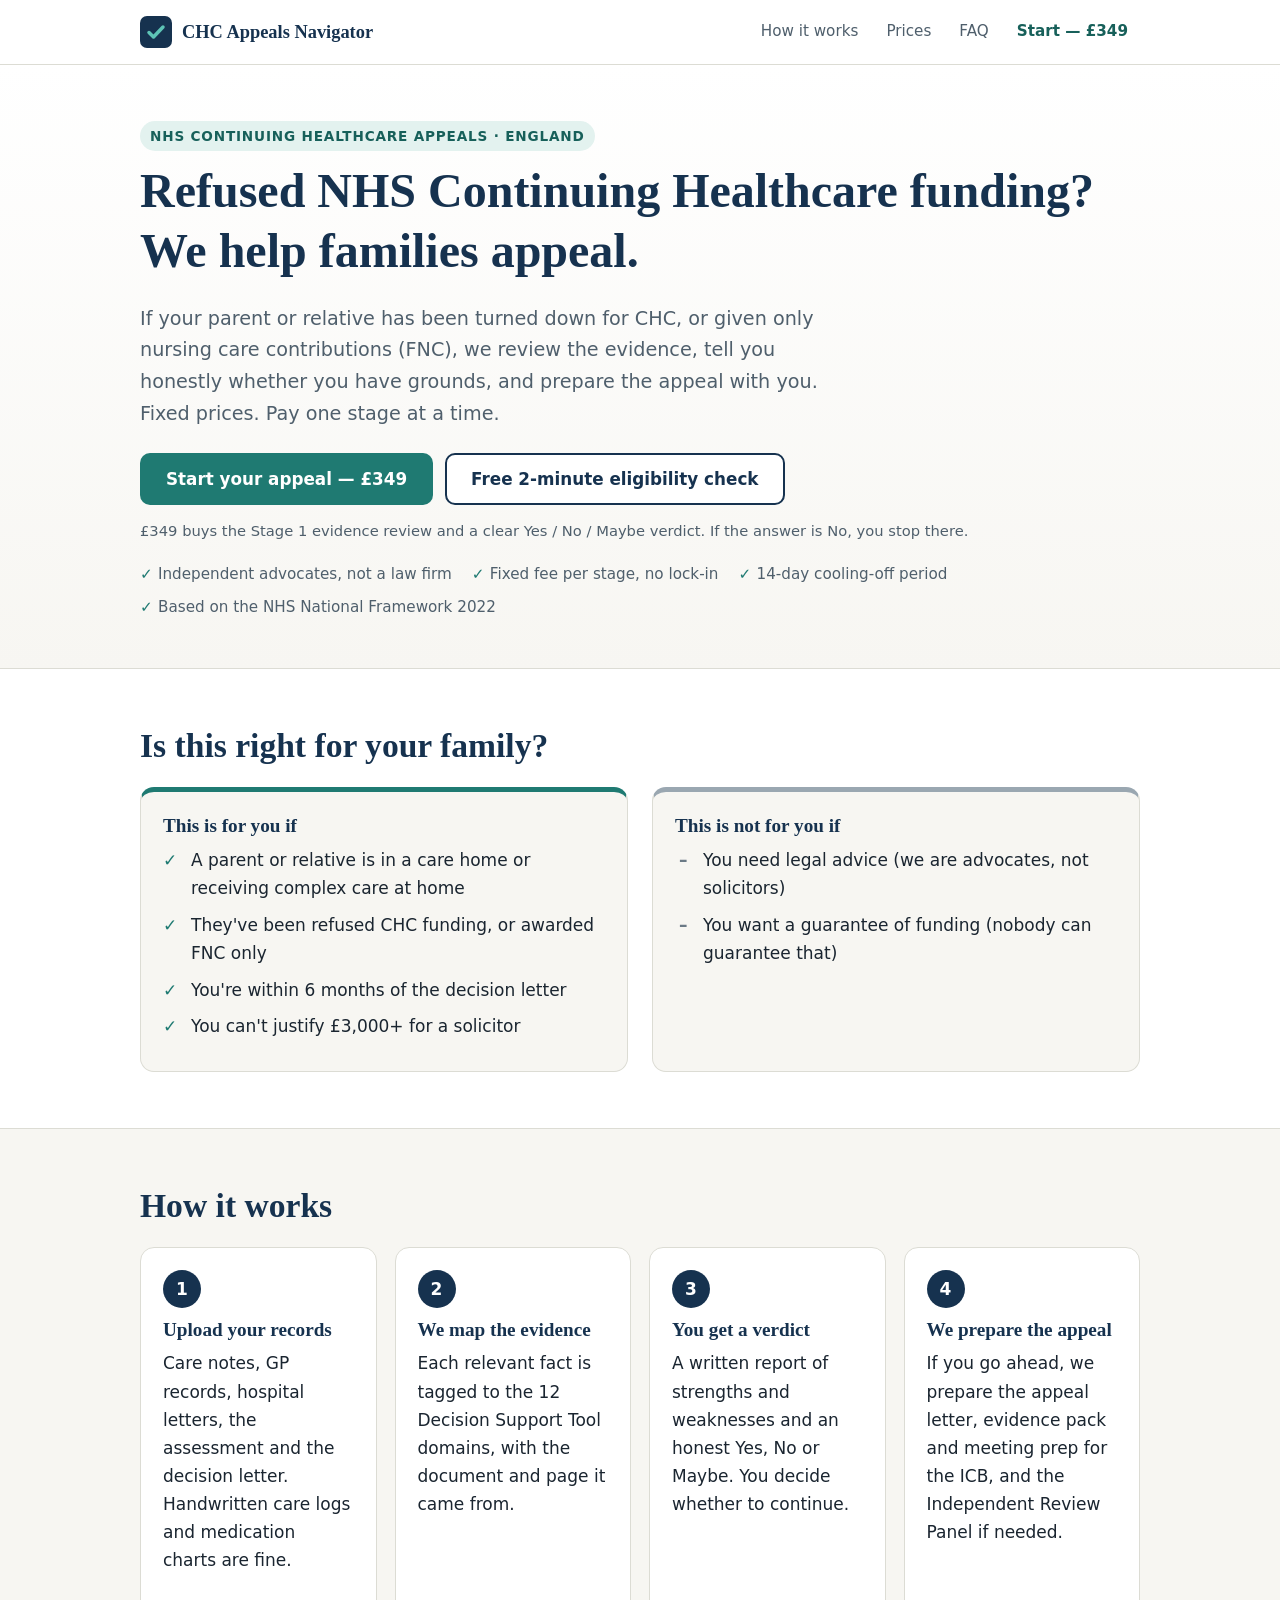
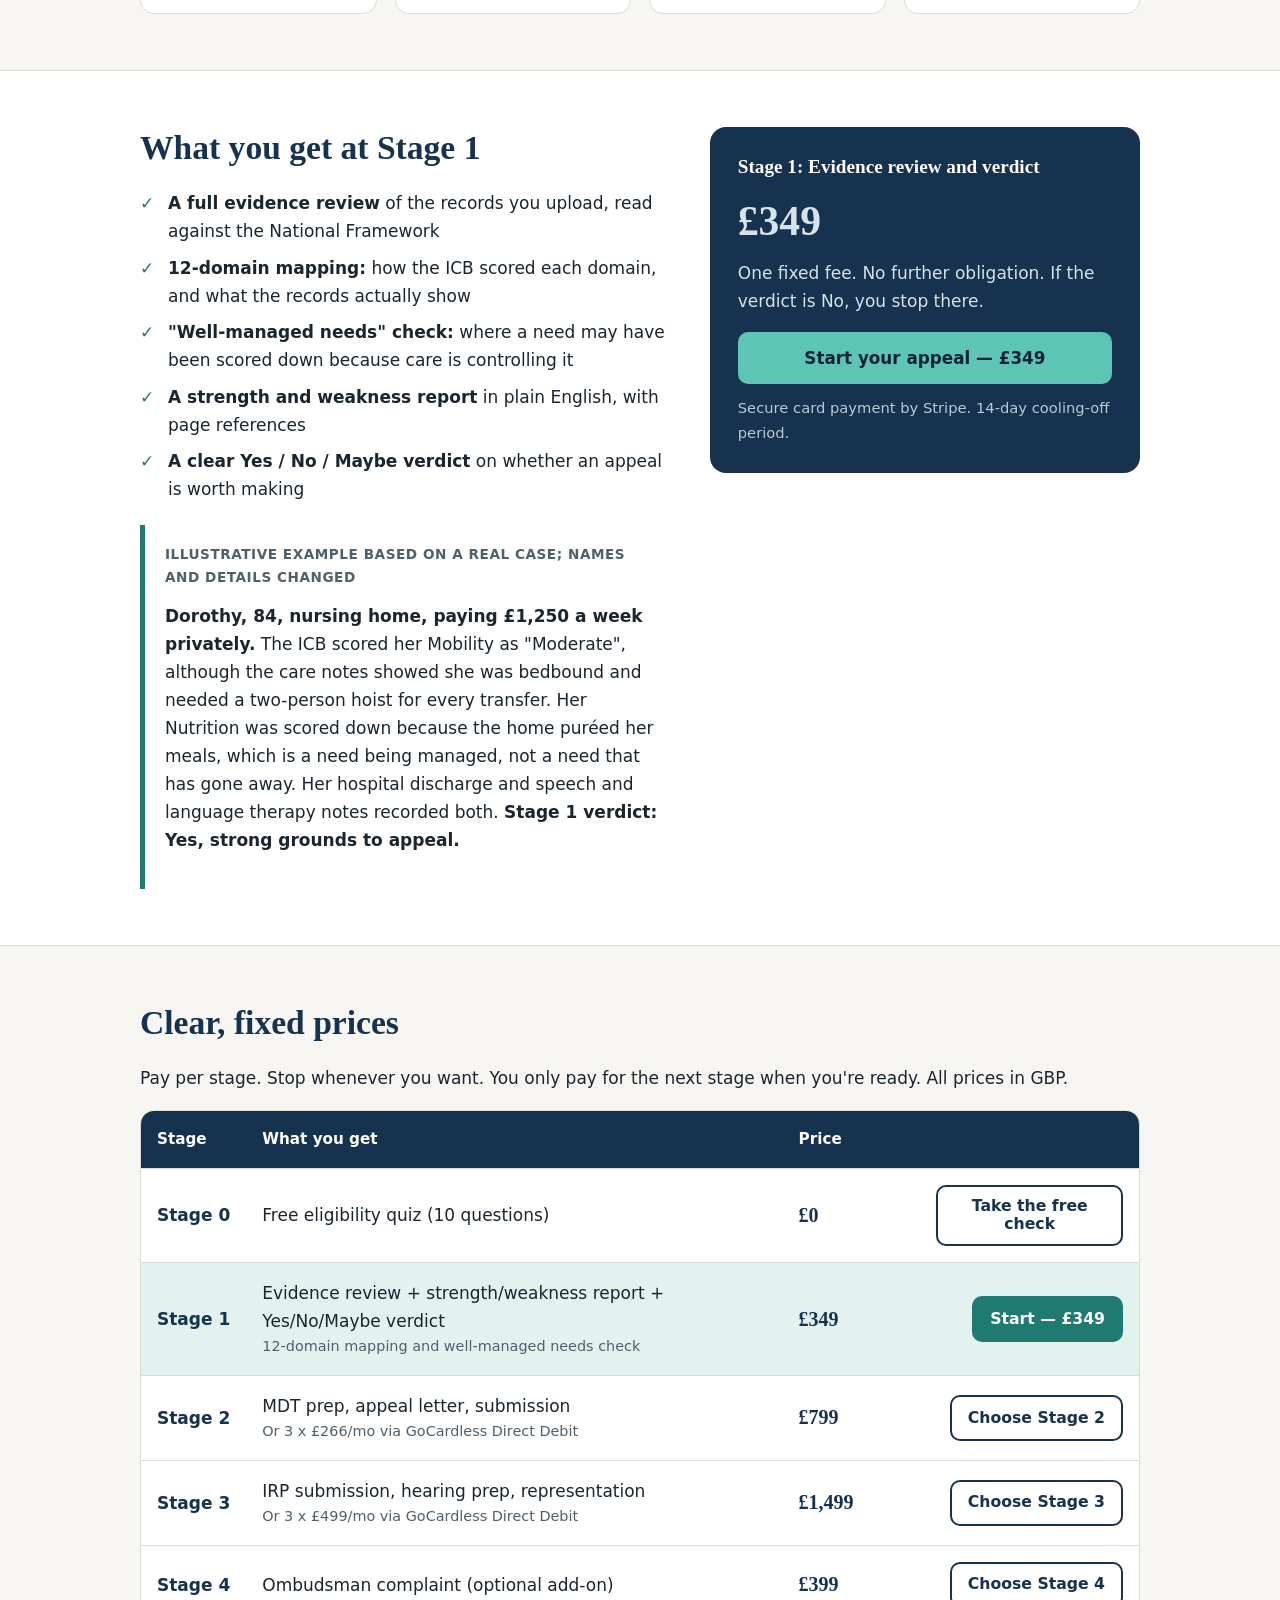
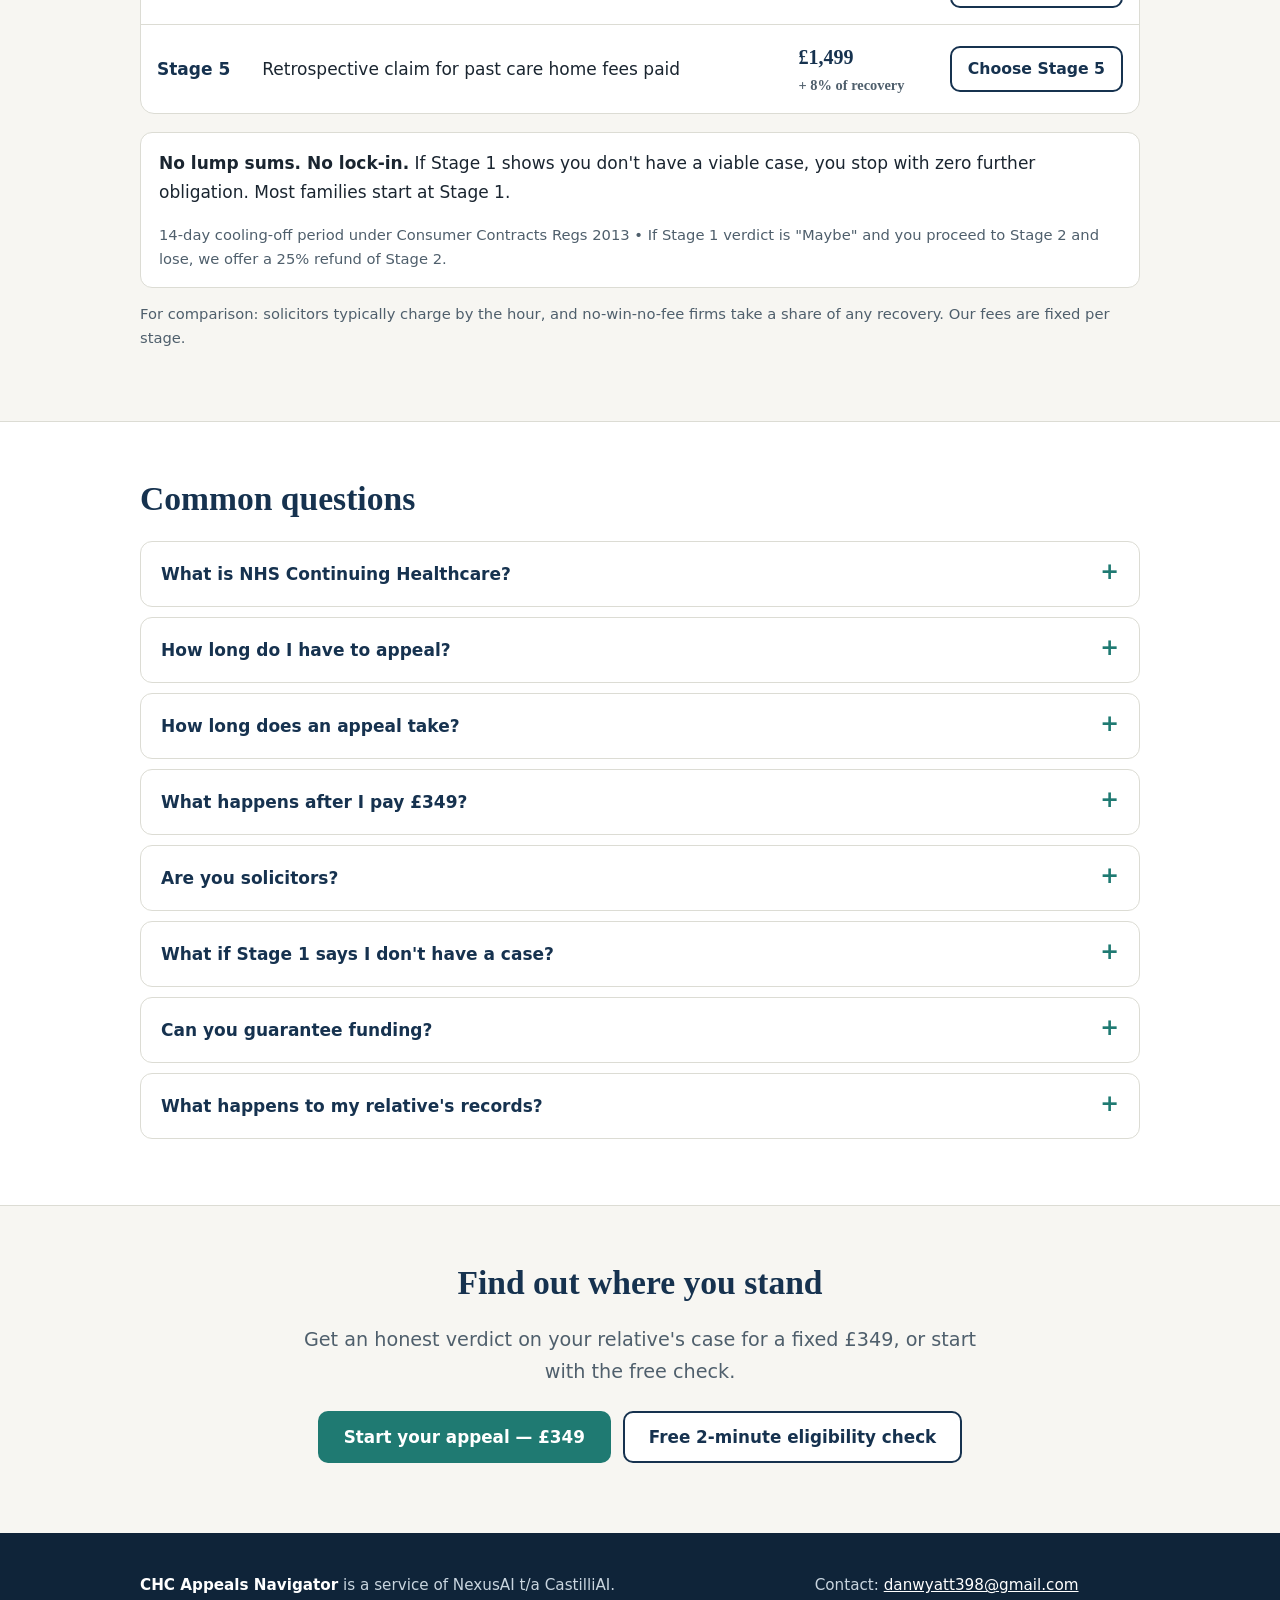
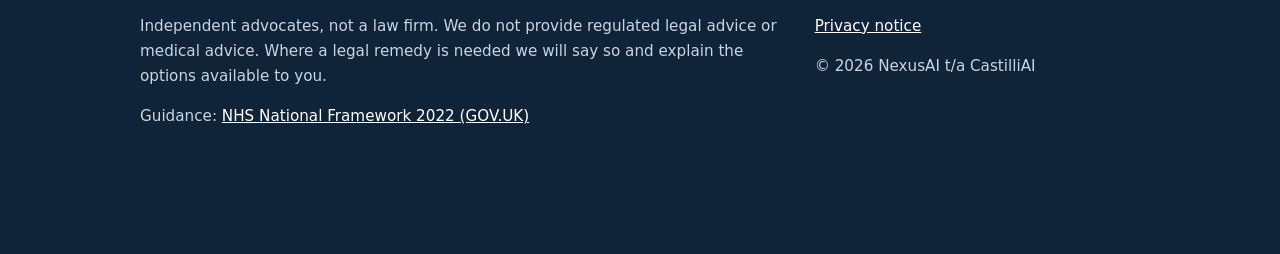
==== index.html @ 0c6d2d6c "CHC Appeals Navigator sales site for chc.castilliai.com" ====
<!doctype html>
<html lang="en-GB">
<head>
<meta charset="utf-8">
<meta name="viewport" content="width=device-width,initial-scale=1">
<title>CHC Appeals Navigator — Appeal an NHS Continuing Healthcare refusal</title>
<meta name="description" content="Refused NHS Continuing Healthcare funding? We help families appeal. Evidence review and a clear Yes/No/Maybe verdict for £349. Pay per stage, stop any time. Free 2-minute eligibility check.">
<link rel="canonical" href="https://chc.castilliai.com/">
<link rel="icon" href="/favicon.svg" type="image/svg+xml">
<link rel="apple-touch-icon" href="/apple-touch-icon.png">
<meta name="theme-color" content="#16324f">
<meta property="og:type" content="website">
<meta property="og:site_name" content="CHC Appeals Navigator">
<meta property="og:title" content="Refused NHS Continuing Healthcare funding? We help families appeal.">
<meta property="og:description" content="Evidence review and a clear Yes/No/Maybe verdict for £349. Pay per stage, stop any time. Free 2-minute eligibility check.">
<meta property="og:url" content="https://chc.castilliai.com/">
<meta property="og:image" content="https://chc.castilliai.com/og.png">
<meta property="og:image:width" content="1200">
<meta property="og:image:height" content="630">
<meta property="og:locale" content="en_GB">
<meta name="twitter:card" content="summary_large_image">
<meta name="twitter:title" content="Refused NHS Continuing Healthcare funding? We help families appeal.">
<meta name="twitter:description" content="Evidence review and a clear Yes/No/Maybe verdict for £349. Pay per stage, stop any time.">
<meta name="twitter:image" content="https://chc.castilliai.com/og.png">
<link rel="stylesheet" href="/styles.css">
<script type="application/ld+json">
{"@context":"https://schema.org","@type":"Service","name":"CHC Appeals Navigator","serviceType":"NHS Continuing Healthcare appeal preparation and advocacy","url":"https://chc.castilliai.com/","areaServed":{"@type":"Country","name":"United Kingdom"},"provider":{"@type":"Organization","name":"NexusAI t/a CastilliAI","email":"danwyatt398@gmail.com","url":"https://www.castilliai.com/"},"description":"Independent advocacy (not a law firm) helping families appeal NHS Continuing Healthcare funding decisions. Pay per stage.","offers":[
{"@type":"Offer","name":"Stage 0 — Free eligibility quiz","price":"0","priceCurrency":"GBP"},
{"@type":"Offer","name":"Stage 1 — Evidence review, strength/weakness report and Yes/No/Maybe verdict","price":"349","priceCurrency":"GBP","url":"https://buy.stripe.com/6oUeVe2Nia6Y5pDbPFa3u0b"},
{"@type":"Offer","name":"Stage 2 — MDT prep, appeal letter, submission","price":"799","priceCurrency":"GBP"},
{"@type":"Offer","name":"Stage 3 — IRP submission, hearing prep, representation","price":"1499","priceCurrency":"GBP"},
{"@type":"Offer","name":"Stage 4 — Ombudsman complaint (optional add-on)","price":"399","priceCurrency":"GBP"},
{"@type":"Offer","name":"Stage 5 — Retrospective claim for past care home fees paid (plus 8% of recovery)","price":"1499","priceCurrency":"GBP"}]}
</script>
<script type="application/ld+json">
{"@context":"https://schema.org","@type":"FAQPage","mainEntity":[
{"@type":"Question","name":"What is NHS Continuing Healthcare?","acceptedAnswer":{"@type":"Answer","text":"NHS Continuing Healthcare (CHC) is a package of ongoing care arranged and funded solely by the NHS for adults assessed as having a primary health need. If your relative qualifies, the NHS pays for their care, including care home fees. It is not means-tested."}},
{"@type":"Question","name":"How long do I have to appeal?","acceptedAnswer":{"@type":"Answer","text":"Under the National Framework, a request for a review of the eligibility decision should normally be made within 6 months of the date on the decision letter. Check the letter you received, because it explains the local process and deadline."}},
{"@type":"Question","name":"How long does an appeal take?","acceptedAnswer":{"@type":"Answer","text":"A Local Resolution appeal typically takes 3 to 6 months from submission until the ICB holds a meeting and issues a decision. If the case goes on to an Independent Review Panel run by NHS England, that usually adds 6 to 9 months."}},
{"@type":"Question","name":"What happens after I pay £349?","acceptedAnswer":{"@type":"Answer","text":"You set up your case and upload the records you have, such as care notes, GP records, hospital letters and the decision letter. We map the evidence against the 12 Decision Support Tool domains and send you a written report with a Yes, No or Maybe verdict. You then decide whether to go further."}},
{"@type":"Question","name":"Are you solicitors?","acceptedAnswer":{"@type":"Answer","text":"No. We are independent advocates, not a law firm, and we do not give legal or medical advice. Where you need a legal remedy, we will tell you and explain your options."}},
{"@type":"Question","name":"What if Stage 1 says I don't have a case?","acceptedAnswer":{"@type":"Answer","text":"You stop there with nothing more to pay. Because you pay per stage, you are never locked in. If the Stage 1 verdict is Maybe and you proceed to Stage 2 and lose, we offer a 25% refund of Stage 2."}},
{"@type":"Question","name":"Can you guarantee funding?","acceptedAnswer":{"@type":"Answer","text":"No. Nobody can guarantee a CHC decision. What we do is make sure the evidence is organised, mapped to the right domains and argued clearly, so the decision is made on the full picture."}},
{"@type":"Question","name":"What happens to my relative's records?","acceptedAnswer":{"@type":"Answer","text":"Health records are special category data under UK GDPR. We use them only to prepare your case, we never sell them, and you can ask us to delete them. See our privacy notice for details."}}]}
</script>
</head>
<body>
<a class="skip" href="#main">Skip to content</a>
<header class="top">
 <div class="wrap">
  <a class="brand" href="/"><img src="/favicon.svg" alt="" width="32" height="32">CHC Appeals Navigator</a>
  <nav class="main" aria-label="Main">
   <a href="#how">How it works</a><a href="#pricing">Prices</a><a href="#faq">FAQ</a>
   <a href="https://buy.stripe.com/6oUeVe2Nia6Y5pDbPFa3u0b" style="color:var(--teal-d);font-weight:700">Start — £349</a>
  </nav>
 </div>
</header>

<main id="main">
<section class="hero">
 <div class="wrap">
  <span class="eyebrow">NHS Continuing Healthcare appeals · England</span>
  <h1>Refused NHS Continuing Healthcare funding?<br>We help families appeal.</h1>
  <p class="lead">If your parent or relative has been turned down for CHC, or given only nursing care contributions (FNC), we review the evidence, tell you honestly whether you have grounds, and prepare the appeal with you. Fixed prices. Pay one stage at a time.</p>
  <div class="cta-row">
   <a class="btn btn-primary" href="https://buy.stripe.com/6oUeVe2Nia6Y5pDbPFa3u0b">Start your appeal — £349</a>
   <a class="btn btn-secondary" href="https://chc-appeals-navigator.ai.studio/eligibility">Free 2-minute eligibility check</a>
  </div>
  <p class="small">£349 buys the Stage 1 evidence review and a clear Yes / No / Maybe verdict. If the answer is No, you stop there.</p>
  <ul class="trust">
   <li>Independent advocates, not a law firm</li>
   <li>Fixed fee per stage, no lock-in</li>
   <li>14-day cooling-off period</li>
   <li>Based on the NHS National Framework 2022</li>
  </ul>
 </div>
</section>

<section class="alt" id="who">
 <div class="wrap">
  <h2>Is this right for your family?</h2>
  <div class="grid2">
   <div class="card yes">
    <h3>This is for you if</h3>
    <ul class="ticks">
     <li>A parent or relative is in a care home or receiving complex care at home</li>
     <li>They've been refused CHC funding, or awarded FNC only</li>
     <li>You're within 6 months of the decision letter</li>
     <li>You can't justify £3,000+ for a solicitor</li>
    </ul>
   </div>
   <div class="card no">
    <h3>This is not for you if</h3>
    <ul class="crosses">
     <li>You need legal advice (we are advocates, not solicitors)</li>
     <li>You want a guarantee of funding (nobody can guarantee that)</li>
    </ul>
   </div>
  </div>
 </div>
</section>

<section id="how">
 <div class="wrap">
  <h2>How it works</h2>
  <div class="grid4">
   <div class="card"><span class="step-n">1</span><h3>Upload your records</h3><p>Care notes, GP records, hospital letters, the assessment and the decision letter. Handwritten care logs and medication charts are fine.</p></div>
   <div class="card"><span class="step-n">2</span><h3>We map the evidence</h3><p>Each relevant fact is tagged to the 12 Decision Support Tool domains, with the document and page it came from.</p></div>
   <div class="card"><span class="step-n">3</span><h3>You get a verdict</h3><p>A written report of strengths and weaknesses and an honest Yes, No or Maybe. You decide whether to continue.</p></div>
   <div class="card"><span class="step-n">4</span><h3>We prepare the appeal</h3><p>If you go ahead, we prepare the appeal letter, evidence pack and meeting prep for the ICB, and the Independent Review Panel if needed.</p></div>
  </div>
 </div>
</section>

<section class="alt" id="stage1">
 <div class="wrap split">
  <div>
   <h2>What you get at Stage 1</h2>
   <ul class="ticks">
    <li><strong>A full evidence review</strong> of the records you upload, read against the National Framework</li>
    <li><strong>12-domain mapping:</strong> how the ICB scored each domain, and what the records actually show</li>
    <li><strong>"Well-managed needs" check:</strong> where a need may have been scored down because care is controlling it</li>
    <li><strong>A strength and weakness report</strong> in plain English, with page references</li>
    <li><strong>A clear Yes / No / Maybe verdict</strong> on whether an appeal is worth making</li>
   </ul>
   <div class="example">
    <p class="label">Illustrative example based on a real case; names and details changed</p>
    <p><strong>Dorothy, 84, nursing home, paying £1,250 a week privately.</strong> The ICB scored her Mobility as "Moderate", although the care notes showed she was bedbound and needed a two-person hoist for every transfer. Her Nutrition was scored down because the home puréed her meals, which is a need being managed, not a need that has gone away. Her hospital discharge and speech and language therapy notes recorded both. <strong>Stage 1 verdict: Yes, strong grounds to appeal.</strong></p>
   </div>
  </div>
  <aside class="price-box" aria-label="Stage 1 price">
   <h3>Stage 1: Evidence review and verdict</h3>
   <p class="amt">£349</p>
   <p>One fixed fee. No further obligation. If the verdict is No, you stop there.</p>
   <a class="btn btn-primary" href="https://buy.stripe.com/6oUeVe2Nia6Y5pDbPFa3u0b">Start your appeal — £349</a>
   <p class="small" style="color:#b9c9d6;margin:12px 0 0">Secure card payment by Stripe. 14-day cooling-off period.</p>
  </aside>
 </div>
</section>

<section id="pricing">
 <div class="wrap">
  <h2>Clear, fixed prices</h2>
  <p>Pay per stage. Stop whenever you want. You only pay for the next stage when you're ready. All prices in GBP.</p>
  <table class="prices">
   <thead><tr><th scope="col">Stage</th><th scope="col">What you get</th><th scope="col">Price</th><th scope="col"><span class="sr">Buy</span></th></tr></thead>
   <tbody>
    <tr><td class="stage">Stage 0</td><td>Free eligibility quiz (10 questions)</td><td class="amt">£0</td><td><a class="btn btn-secondary btn-sm" href="https://chc-appeals-navigator.ai.studio/eligibility">Take the free check</a></td></tr>
    <tr class="featured"><td class="stage">Stage 1</td><td>Evidence review + strength/weakness report + Yes/No/Maybe verdict<span class="sub">12-domain mapping and well-managed needs check</span></td><td class="amt">£349</td><td><a class="btn btn-primary btn-sm" href="https://buy.stripe.com/6oUeVe2Nia6Y5pDbPFa3u0b">Start — £349</a></td></tr>
    <tr><td class="stage">Stage 2</td><td>MDT prep, appeal letter, submission<span class="sub">Or 3 x £266/mo via GoCardless Direct Debit</span></td><td class="amt">£799</td><td><a class="btn btn-secondary btn-sm" href="https://chc-appeals-navigator.ai.studio/pricing">Choose Stage 2</a></td></tr>
    <tr><td class="stage">Stage 3</td><td>IRP submission, hearing prep, representation<span class="sub">Or 3 x £499/mo via GoCardless Direct Debit</span></td><td class="amt">£1,499</td><td><a class="btn btn-secondary btn-sm" href="https://chc-appeals-navigator.ai.studio/pricing">Choose Stage 3</a></td></tr>
    <tr><td class="stage">Stage 4</td><td>Ombudsman complaint (optional add-on)</td><td class="amt">£399</td><td><a class="btn btn-secondary btn-sm" href="https://chc-appeals-navigator.ai.studio/pricing">Choose Stage 4</a></td></tr>
    <tr><td class="stage">Stage 5</td><td>Retrospective claim for past care home fees paid</td><td class="amt">£1,499<span class="sub">+ 8% of recovery</span></td><td><a class="btn btn-secondary btn-sm" href="https://chc-appeals-navigator.ai.studio/pricing">Choose Stage 5</a></td></tr>
   </tbody>
  </table>
  <div class="note">
   <p><strong>No lump sums. No lock-in.</strong> If Stage 1 shows you don't have a viable case, you stop with zero further obligation. Most families start at Stage 1.</p>
   <p class="small" style="margin:0">14-day cooling-off period under Consumer Contracts Regs 2013 • If Stage 1 verdict is "Maybe" and you proceed to Stage 2 and lose, we offer a 25% refund of Stage 2.</p>
  </div>
  <p class="small" style="margin-top:14px">For comparison: solicitors typically charge by the hour, and no-win-no-fee firms take a share of any recovery. Our fees are fixed per stage.</p>
 </div>
</section>

<section class="alt" id="faq">
 <div class="wrap">
  <h2>Common questions</h2>
  <details><summary>What is NHS Continuing Healthcare?</summary><div class="ans"><p>NHS Continuing Healthcare (CHC) is a package of ongoing care arranged and funded solely by the NHS for adults assessed as having a "primary health need". If your relative qualifies, the NHS pays for their care, including care home fees. It is not means-tested: it depends on health needs, not savings.</p></div></details>
  <details><summary>How long do I have to appeal?</summary><div class="ans"><p>Under the <a href="https://www.gov.uk/government/publications/national-framework-for-nhs-continuing-healthcare-and-nhs-funded-nursing-care">NHS National Framework 2022</a>, a request for a review of the eligibility decision should normally be made within <strong>6 months of the date on the decision letter</strong>. Check your letter, because it explains the local process. If you're close to the deadline, start Stage 1 now so there's time to prepare.</p></div></details>
  <details><summary>How long does an appeal take?</summary><div class="ans"><p>A Local Resolution appeal typically takes 3 to 6 months from submission until the ICB holds a meeting and issues a decision. If the case goes on to an Independent Review Panel run by NHS England, that usually adds 6 to 9 months.</p></div></details>
  <details><summary>What happens after I pay £349?</summary><div class="ans"><p>You set up your case and upload the records you have: care notes, GP records, hospital letters, the assessment and the decision letter. We map the evidence against the 12 Decision Support Tool domains and send you a written report with a Yes, No or Maybe verdict. You then decide whether to go further.</p></div></details>
  <details><summary>Are you solicitors?</summary><div class="ans"><p>No. We are independent advocates, not a law firm and not a claims management company. We do not give legal or medical advice. Where you need a legal remedy, we will tell you and explain the options available to you.</p></div></details>
  <details><summary>What if Stage 1 says I don't have a case?</summary><div class="ans"><p>You stop there with nothing more to pay. Because you pay per stage, you are never locked in. If the Stage 1 verdict is "Maybe" and you proceed to Stage 2 and lose, we offer a 25% refund of Stage 2.</p></div></details>
  <details><summary>Can you guarantee funding?</summary><div class="ans"><p>No. Nobody can guarantee a CHC decision. What we do is make sure the evidence is organised, mapped to the right domains and argued clearly, so the decision is made on the full picture.</p></div></details>
  <details><summary>What happens to my relative's records?</summary><div class="ans"><p>Health records are special category data under UK GDPR. We use them only to prepare your case, we never sell them, and you can ask us to delete them. Read our <a href="/privacy/">privacy notice</a>.</p></div></details>
 </div>
</section>

<section class="final">
 <div class="wrap">
  <h2>Find out where you stand</h2>
  <p class="lead" style="margin:0 auto">Get an honest verdict on your relative's case for a fixed £349, or start with the free check.</p>
  <div class="cta-row">
   <a class="btn btn-primary" href="https://buy.stripe.com/6oUeVe2Nia6Y5pDbPFa3u0b">Start your appeal — £349</a>
   <a class="btn btn-secondary" href="https://chc-appeals-navigator.ai.studio/eligibility">Free 2-minute eligibility check</a>
  </div>
 </div>
</section>
</main>

<footer>
 <div class="wrap cols">
  <div>
   <p><strong style="color:#fff">CHC Appeals Navigator</strong> is a service of NexusAI t/a CastilliAI.</p>
   <p>Independent advocates, not a law firm. We do not provide regulated legal advice or medical advice. Where a legal remedy is needed we will say so and explain the options available to you.</p>
   <p>Guidance: <a href="https://www.gov.uk/government/publications/national-framework-for-nhs-continuing-healthcare-and-nhs-funded-nursing-care">NHS National Framework 2022 (GOV.UK)</a></p>
  </div>
  <div>
   <p>Contact: <a href="mailto:danwyatt398@gmail.com">danwyatt398@gmail.com</a></p>
   <p><a href="/privacy/">Privacy notice</a></p>
   <p>© 2026 NexusAI t/a CastilliAI</p>
  </div>
 </div>
</footer>

<div class="sticky" role="region" aria-label="Quick actions">
 <a class="btn btn-primary" href="https://buy.stripe.com/6oUeVe2Nia6Y5pDbPFa3u0b">Start — £349</a>
 <a class="btn btn-secondary" href="https://chc-appeals-navigator.ai.studio/eligibility">Free check</a>
</div>
</body>
</html>
---- styles.css ----
:root{--navy:#16324f;--navy-d:#0f2439;--teal:#1f7a72;--teal-d:#17605a;--teal-l:#e3f2ef;--ink:#1a2530;--muted:#4f5f6c;--paper:#f7f6f2;--card:#fff;--line:#dcdcd4;--focus:#f2b134}
*{box-sizing:border-box}
html{scroll-behavior:smooth}
body{margin:0;font-family:system-ui,-apple-system,"Segoe UI",Roboto,Helvetica,Arial,sans-serif;font-size:1.0625rem;line-height:1.65;color:var(--ink);background:var(--paper)}
h1,h2,h3{font-family:Georgia,"Iowan Old Style","Palatino Linotype",Palatino,serif;color:var(--navy);line-height:1.25;font-weight:700}
h1{font-size:clamp(2rem,4.6vw,3rem);margin:.2em 0 .45em}
h2{font-size:clamp(1.6rem,3.2vw,2.1rem);margin:0 0 .6em}
h3{font-size:1.2rem;margin:0 0 .4em}
p{margin:0 0 1em}
a{color:var(--teal-d)}
a:focus-visible,button:focus-visible,summary:focus-visible{outline:3px solid var(--focus);outline-offset:2px;border-radius:4px}
.wrap{max-width:1040px;margin:0 auto;padding:0 20px}
.skip{position:absolute;left:-999px;top:0;background:#fff;padding:8px 12px;z-index:100}
.skip:focus{left:8px;top:8px}
header.top{background:#fff;border-bottom:1px solid var(--line)}
header.top .wrap{display:flex;align-items:center;justify-content:space-between;gap:16px;min-height:64px;flex-wrap:wrap}
.brand{display:flex;align-items:center;gap:10px;text-decoration:none;color:var(--navy);font-weight:700;font-family:Georgia,serif;font-size:1.15rem}
.brand img{width:32px;height:32px}
nav.main{display:flex;gap:4px;flex-wrap:wrap}
nav.main a{display:inline-flex;align-items:center;min-height:44px;padding:0 12px;text-decoration:none;color:var(--muted);font-size:.95rem;border-radius:8px}
nav.main a:hover{color:var(--navy);background:var(--paper)}
.btn{display:inline-flex;align-items:center;justify-content:center;gap:8px;min-height:52px;padding:12px 24px;border-radius:10px;font-weight:700;font-size:1.05rem;text-decoration:none;border:2px solid transparent;text-align:center;line-height:1.2}
.btn-primary{background:var(--teal);color:#fff}
.btn-primary:hover{background:var(--teal-d)}
.btn-secondary{background:#fff;color:var(--navy);border-color:var(--navy)}
.btn-secondary:hover{background:var(--teal-l)}
.btn-sm{min-height:46px;padding:10px 16px;font-size:.98rem}
.hero{background:linear-gradient(180deg,#fff 0%,var(--paper) 100%);padding:56px 0 48px}
.eyebrow{display:inline-block;font-size:.85rem;font-weight:700;letter-spacing:.06em;text-transform:uppercase;color:var(--teal-d);background:var(--teal-l);padding:4px 10px;border-radius:999px}
.lead{font-size:1.2rem;color:var(--muted);max-width:44rem}
.cta-row{display:flex;flex-wrap:wrap;gap:12px;margin:24px 0 14px}
.trust{display:flex;flex-wrap:wrap;gap:8px 20px;padding:0;margin:18px 0 0;list-style:none;color:var(--muted);font-size:.95rem}
.trust li::before{content:"✓ ";color:var(--teal);font-weight:700}
.small{font-size:.92rem;color:var(--muted)}
section{padding:56px 0}
section.alt{background:#fff;border-top:1px solid var(--line);border-bottom:1px solid var(--line)}
.grid2{display:grid;grid-template-columns:1fr 1fr;gap:24px}
.grid4{display:grid;grid-template-columns:repeat(4,1fr);gap:18px}
.card{background:var(--card);border:1px solid var(--line);border-radius:14px;padding:22px}
section.alt .card{background:var(--paper)}
.card.yes{border-top:5px solid var(--teal)}
.card.no{border-top:5px solid #9aa7b1}
ul.ticks,ul.crosses{padding:0;margin:0;list-style:none}
ul.ticks li,ul.crosses li{padding-left:28px;position:relative;margin:.5em 0}
ul.ticks li::before{content:"✓";position:absolute;left:0;color:var(--teal);font-weight:800}
ul.crosses li::before{content:"–";position:absolute;left:4px;color:#6b7a86;font-weight:800}
.step-n{display:inline-flex;width:38px;height:38px;border-radius:50%;background:var(--navy);color:#fff;align-items:center;justify-content:center;font-weight:700;margin-bottom:10px}
.split{display:grid;grid-template-columns:1.25fr 1fr;gap:32px;align-items:start}
.price-box{background:var(--navy);color:#fff;border-radius:16px;padding:28px}
.price-box h3{color:#fff}
.price-box .amt{font-family:Georgia,serif;font-size:2.6rem;font-weight:700;margin:.1em 0}
.price-box .btn-primary{background:#5ec4b6;color:var(--navy-d);width:100%}
.price-box .btn-primary:hover{background:#7fd3c8}
.price-box p{color:#d6e2ec}
.example{border-left:5px solid var(--teal);background:#fff;padding:18px 20px;border-radius:0 12px 12px 0;margin-top:22px}
.example .label{font-size:.85rem;font-weight:700;color:var(--muted);text-transform:uppercase;letter-spacing:.04em}
.prices{width:100%;border-collapse:separate;border-spacing:0;background:#fff;border:1px solid var(--line);border-radius:14px;overflow:hidden}
.prices th,.prices td{padding:16px;text-align:left;vertical-align:middle;border-bottom:1px solid var(--line)}
.prices tr:last-child td{border-bottom:0}
.prices thead th{background:var(--navy);color:#fff;font-size:.95rem}
.prices .stage{font-weight:700;color:var(--navy);white-space:nowrap}
.prices .amt{font-family:Georgia,serif;font-weight:700;font-size:1.25rem;color:var(--navy);white-space:nowrap}
.prices tr.featured td{background:var(--teal-l)}
.prices .sub{display:block;font-size:.9rem;color:var(--muted)}
.prices td:last-child{text-align:right}
.note{background:#fff;border:1px solid var(--line);border-radius:12px;padding:16px 18px;margin-top:18px}
details{background:#fff;border:1px solid var(--line);border-radius:12px;margin:10px 0}
summary{cursor:pointer;padding:18px 20px;font-weight:700;color:var(--navy);list-style:none;min-height:44px}
summary::-webkit-details-marker{display:none}
summary::after{content:"+";float:right;font-size:1.4rem;line-height:1;color:var(--teal)}
details[open] summary::after{content:"–"}
details .ans{padding:0 20px 16px}
.final{text-align:center}
.final .cta-row{justify-content:center}
footer{background:var(--navy-d);color:#c9d5df;padding:40px 0 110px;font-size:.95rem}
footer a{color:#fff}
footer .cols{display:grid;grid-template-columns:2fr 1fr;gap:24px}
.sticky{position:fixed;left:0;right:0;bottom:0;z-index:50;background:#fff;border-top:1px solid var(--line);box-shadow:0 -4px 16px rgba(0,0,0,.08);padding:10px 14px calc(10px + env(safe-area-inset-bottom));display:none;gap:10px}
.sticky .btn{flex:1;min-height:48px;padding:10px;font-size:1rem}
.sticky .btn-secondary{flex:0 0 auto}
@media (max-width:860px){
 .grid4{grid-template-columns:1fr 1fr}
 .split,.grid2,footer .cols{grid-template-columns:1fr}
 nav.main{display:none}
 .sticky{display:flex}
 .prices thead{display:none}
 .prices,.prices tbody,.prices tr,.prices td{display:block;width:100%}
 .prices tr{border-bottom:1px solid var(--line);padding:6px 0}
 .prices td{border:0;padding:6px 16px}
 .prices td:last-child{text-align:left;padding-bottom:14px}
 .prices .btn{width:100%}
}
@media (max-width:520px){.grid4{grid-template-columns:1fr}.hero{padding:36px 0}.cta-row .btn{width:100%}section{padding:44px 0}}
@media (prefers-reduced-motion:reduce){html{scroll-behavior:auto}}
.legal h2{font-size:1.4rem;margin-top:1.6em}
.sr{position:absolute;width:1px;height:1px;overflow:hidden;clip:rect(0 0 0 0);white-space:nowrap}
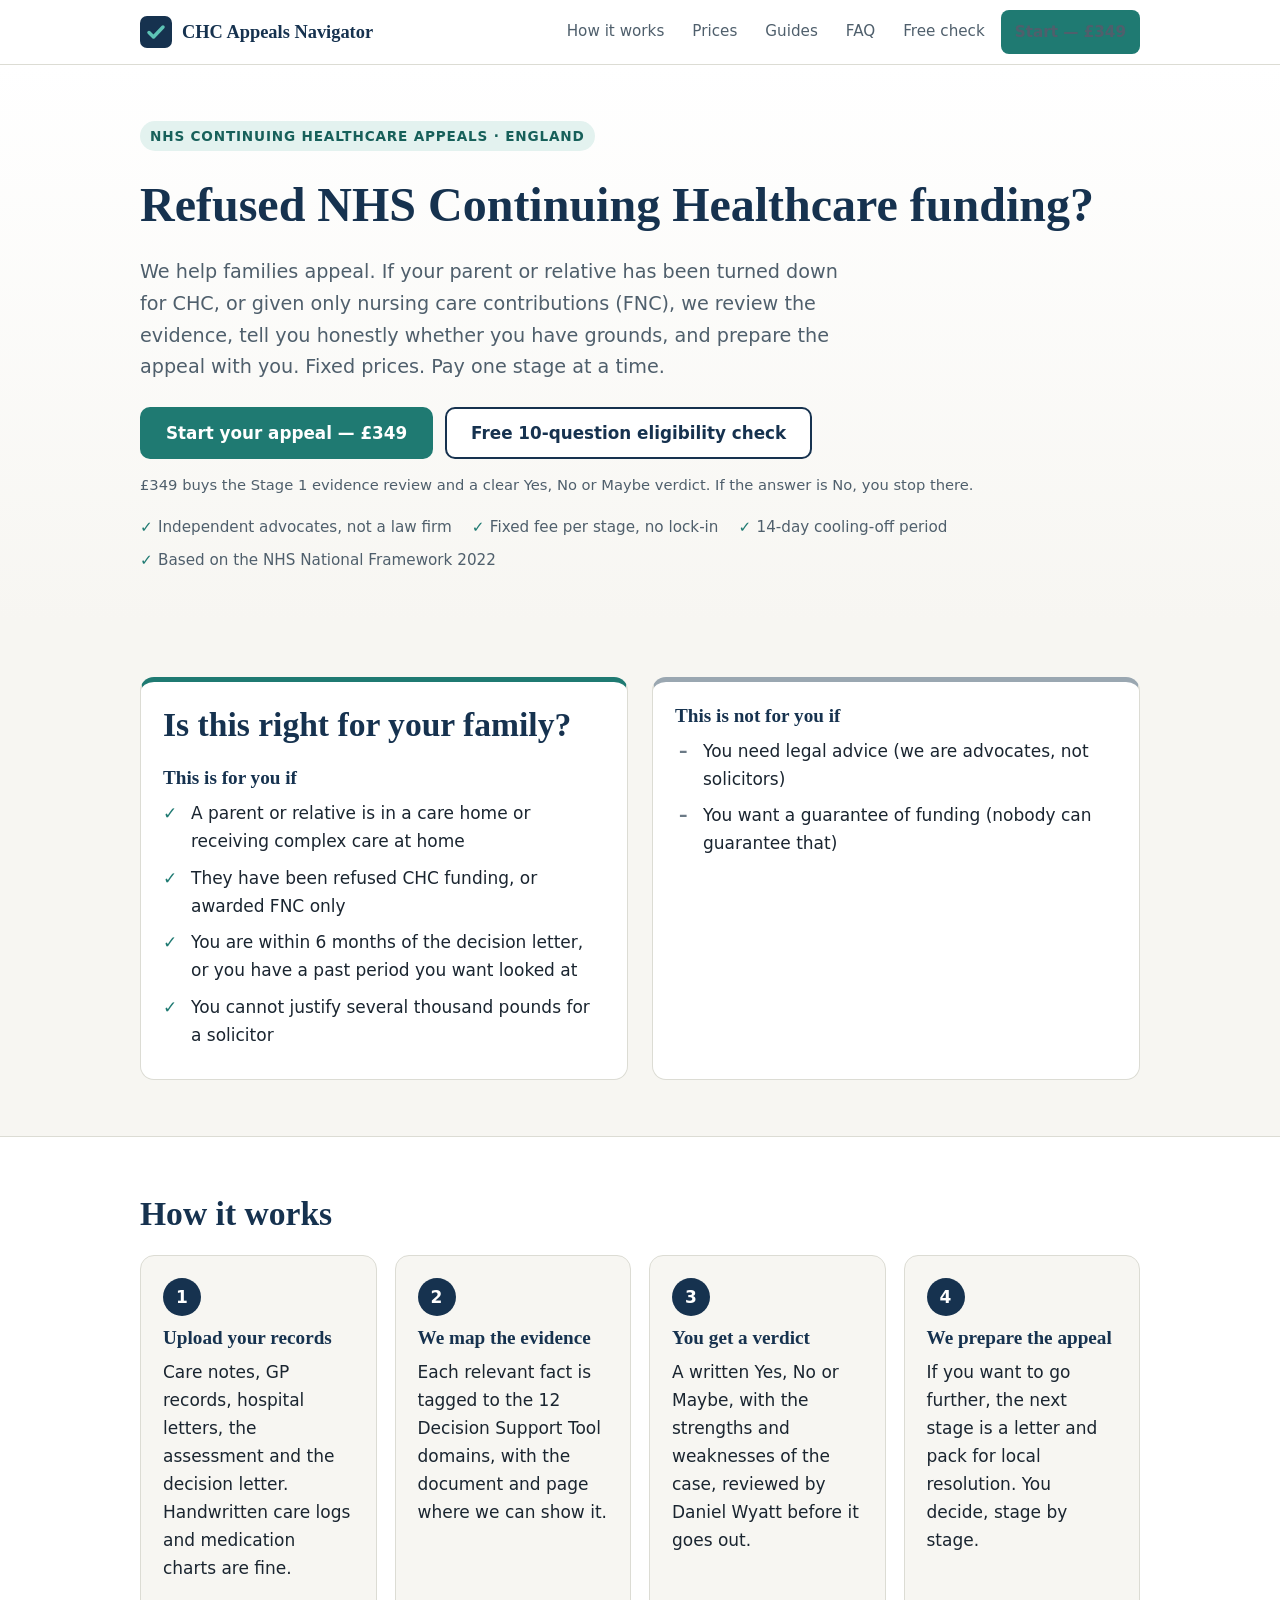
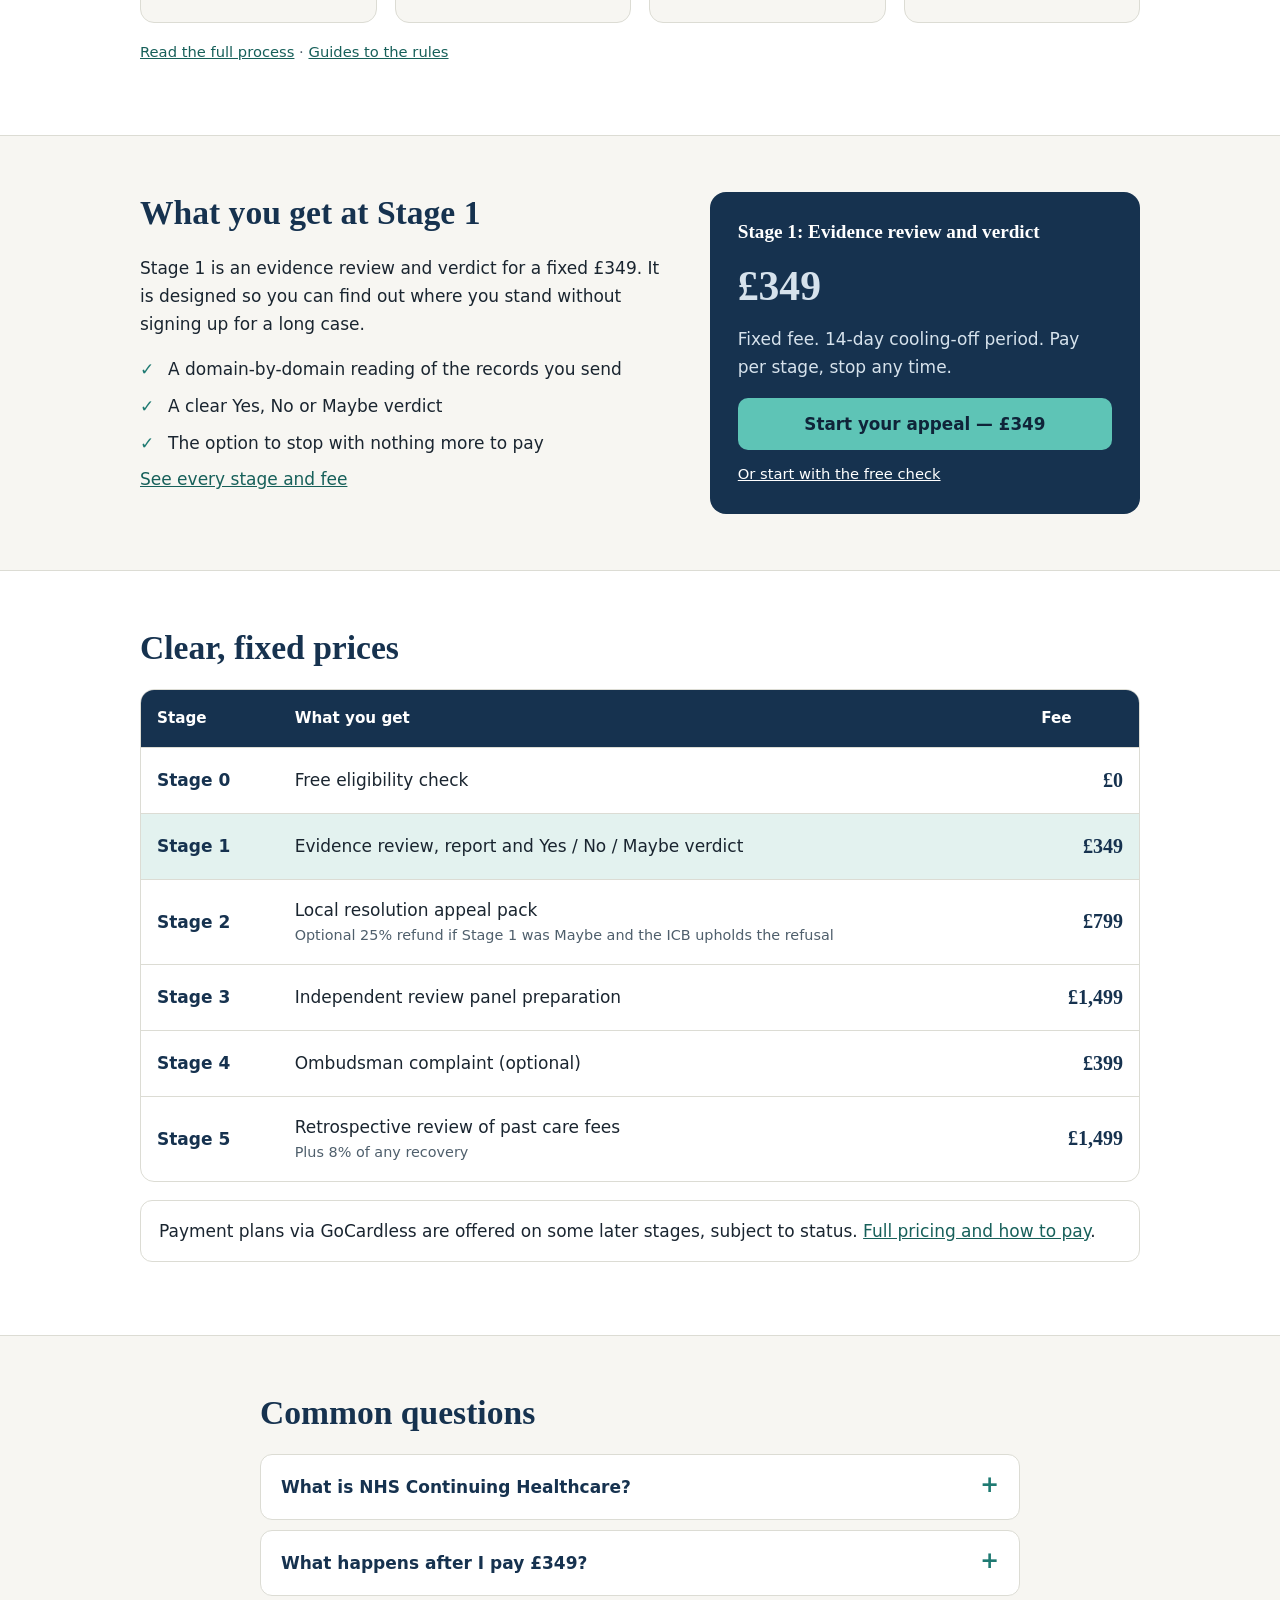
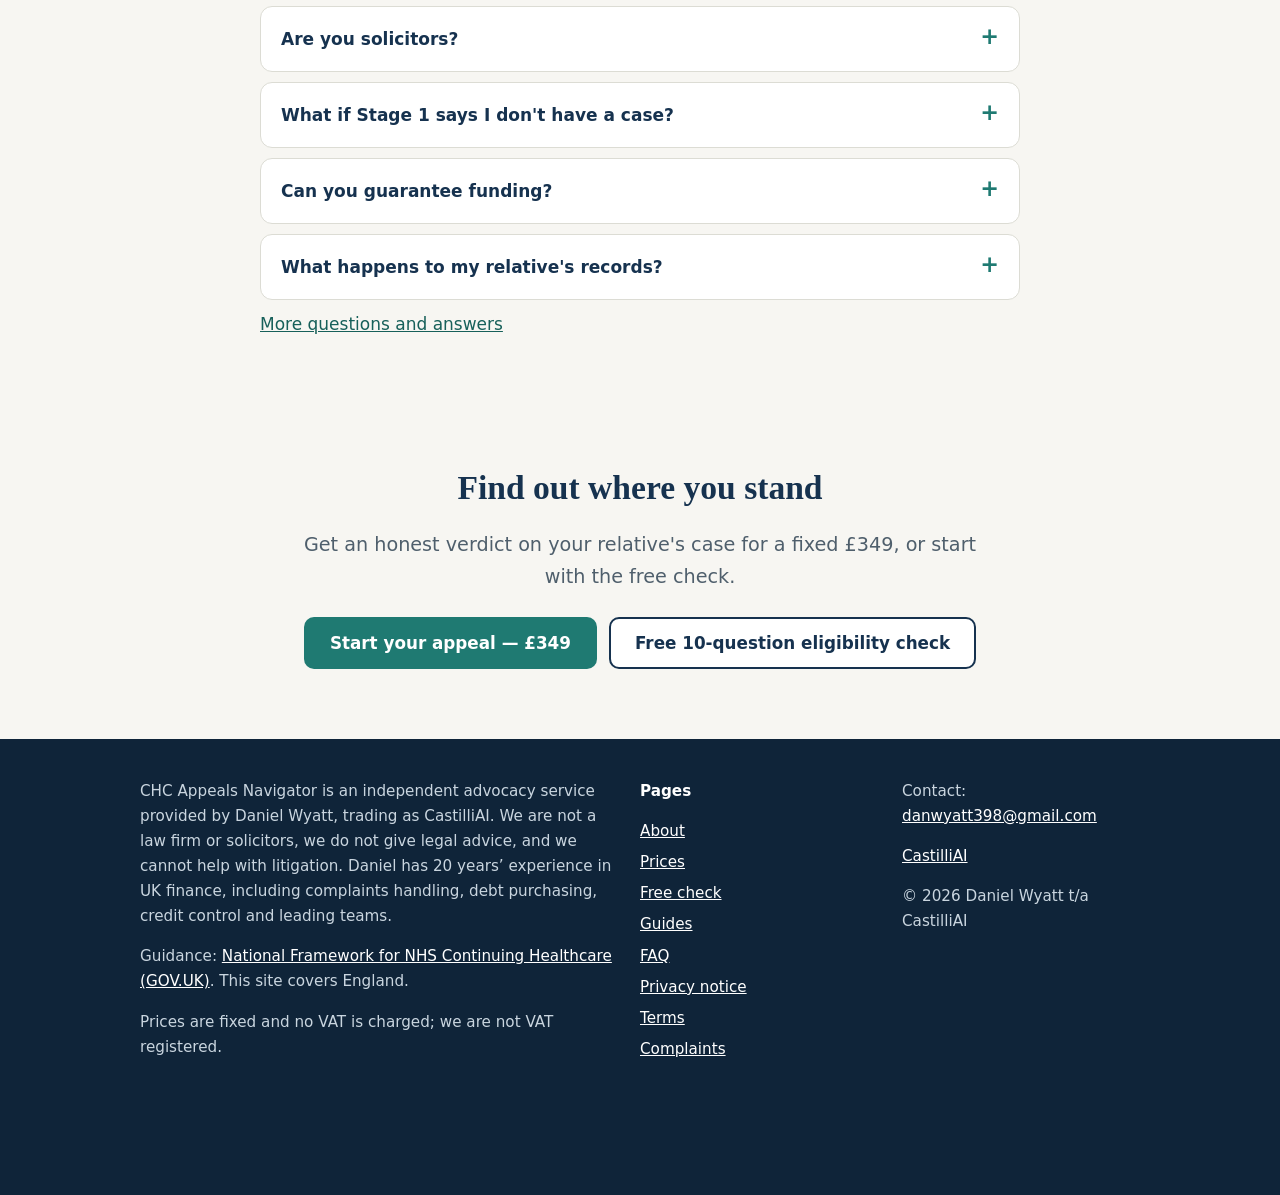
==== commit 88b288bc: "Expand chc.castilliai.com into a standalone public site Replace the two-page sales site with crawlab" ====
--- a/index.html
+++ b/index.html
@@ -3,70 +3,62 @@
 <head>
 <meta charset="utf-8">
 <meta name="viewport" content="width=device-width,initial-scale=1">
-<title>CHC Appeals Navigator — Appeal an NHS Continuing Healthcare refusal</title>
-<meta name="description" content="Refused NHS Continuing Healthcare funding? We help families appeal. Evidence review and a clear Yes/No/Maybe verdict for £349. Pay per stage, stop any time. Free 2-minute eligibility check.">
+<title>CHC Appeals Navigator — help after an NHS funding refusal</title>
+<meta name="description" content="Refused NHS Continuing Healthcare funding? We review the evidence and give a Yes, No or Maybe verdict for £349. Pay per stage.">
 <link rel="canonical" href="https://chc.castilliai.com/">
 <link rel="icon" href="/favicon.svg" type="image/svg+xml">
 <link rel="apple-touch-icon" href="/apple-touch-icon.png">
 <meta name="theme-color" content="#16324f">
+<meta name="author" content="Daniel Wyatt">
 <meta property="og:type" content="website">
 <meta property="og:site_name" content="CHC Appeals Navigator">
-<meta property="og:title" content="Refused NHS Continuing Healthcare funding? We help families appeal.">
-<meta property="og:description" content="Evidence review and a clear Yes/No/Maybe verdict for £349. Pay per stage, stop any time. Free 2-minute eligibility check.">
+<meta property="og:title" content="CHC Appeals Navigator — help after an NHS funding refusal">
+<meta property="og:description" content="Refused NHS Continuing Healthcare funding? We review the evidence and give a Yes, No or Maybe verdict for £349. Pay per stage.">
 <meta property="og:url" content="https://chc.castilliai.com/">
 <meta property="og:image" content="https://chc.castilliai.com/og.png">
 <meta property="og:image:width" content="1200">
 <meta property="og:image:height" content="630">
 <meta property="og:locale" content="en_GB">
 <meta name="twitter:card" content="summary_large_image">
-<meta name="twitter:title" content="Refused NHS Continuing Healthcare funding? We help families appeal.">
-<meta name="twitter:description" content="Evidence review and a clear Yes/No/Maybe verdict for £349. Pay per stage, stop any time.">
+<meta name="twitter:title" content="CHC Appeals Navigator — help after an NHS funding refusal">
+<meta name="twitter:description" content="Refused NHS Continuing Healthcare funding? We review the evidence and give a Yes, No or Maybe verdict for £349. Pay per stage.">
 <meta name="twitter:image" content="https://chc.castilliai.com/og.png">
 <link rel="stylesheet" href="/styles.css">
-<script type="application/ld+json">
-{"@context":"https://schema.org","@type":"Service","name":"CHC Appeals Navigator","serviceType":"NHS Continuing Healthcare appeal preparation and advocacy","url":"https://chc.castilliai.com/","areaServed":{"@type":"Country","name":"United Kingdom"},"provider":{"@type":"Organization","name":"NexusAI t/a CastilliAI","email":"danwyatt398@gmail.com","url":"https://www.castilliai.com/"},"description":"Independent advocacy (not a law firm) helping families appeal NHS Continuing Healthcare funding decisions. Pay per stage.","offers":[
-{"@type":"Offer","name":"Stage 0 — Free eligibility quiz","price":"0","priceCurrency":"GBP"},
-{"@type":"Offer","name":"Stage 1 — Evidence review, strength/weakness report and Yes/No/Maybe verdict","price":"349","priceCurrency":"GBP","url":"https://buy.stripe.com/6oUeVe2Nia6Y5pDbPFa3u0b"},
-{"@type":"Offer","name":"Stage 2 — MDT prep, appeal letter, submission","price":"799","priceCurrency":"GBP"},
-{"@type":"Offer","name":"Stage 3 — IRP submission, hearing prep, representation","price":"1499","priceCurrency":"GBP"},
-{"@type":"Offer","name":"Stage 4 — Ombudsman complaint (optional add-on)","price":"399","priceCurrency":"GBP"},
-{"@type":"Offer","name":"Stage 5 — Retrospective claim for past care home fees paid (plus 8% of recovery)","price":"1499","priceCurrency":"GBP"}]}
-</script>
-<script type="application/ld+json">
-{"@context":"https://schema.org","@type":"FAQPage","mainEntity":[
-{"@type":"Question","name":"What is NHS Continuing Healthcare?","acceptedAnswer":{"@type":"Answer","text":"NHS Continuing Healthcare (CHC) is a package of ongoing care arranged and funded solely by the NHS for adults assessed as having a primary health need. If your relative qualifies, the NHS pays for their care, including care home fees. It is not means-tested."}},
-{"@type":"Question","name":"How long do I have to appeal?","acceptedAnswer":{"@type":"Answer","text":"Under the National Framework, a request for a review of the eligibility decision should normally be made within 6 months of the date on the decision letter. Check the letter you received, because it explains the local process and deadline."}},
-{"@type":"Question","name":"How long does an appeal take?","acceptedAnswer":{"@type":"Answer","text":"A Local Resolution appeal typically takes 3 to 6 months from submission until the ICB holds a meeting and issues a decision. If the case goes on to an Independent Review Panel run by NHS England, that usually adds 6 to 9 months."}},
-{"@type":"Question","name":"What happens after I pay £349?","acceptedAnswer":{"@type":"Answer","text":"You set up your case and upload the records you have, such as care notes, GP records, hospital letters and the decision letter. We map the evidence against the 12 Decision Support Tool domains and send you a written report with a Yes, No or Maybe verdict. You then decide whether to go further."}},
-{"@type":"Question","name":"Are you solicitors?","acceptedAnswer":{"@type":"Answer","text":"No. We are independent advocates, not a law firm, and we do not give legal or medical advice. Where you need a legal remedy, we will tell you and explain your options."}},
-{"@type":"Question","name":"What if Stage 1 says I don't have a case?","acceptedAnswer":{"@type":"Answer","text":"You stop there with nothing more to pay. Because you pay per stage, you are never locked in. If the Stage 1 verdict is Maybe and you proceed to Stage 2 and lose, we offer a 25% refund of Stage 2."}},
-{"@type":"Question","name":"Can you guarantee funding?","acceptedAnswer":{"@type":"Answer","text":"No. Nobody can guarantee a CHC decision. What we do is make sure the evidence is organised, mapped to the right domains and argued clearly, so the decision is made on the full picture."}},
-{"@type":"Question","name":"What happens to my relative's records?","acceptedAnswer":{"@type":"Answer","text":"Health records are special category data under UK GDPR. We use them only to prepare your case, we never sell them, and you can ask us to delete them. See our privacy notice for details."}}]}
-</script>
+<script type="application/ld+json">{"@context": "https://schema.org", "@graph": [{"@type": "Organization", "@id": "https://chc.castilliai.com/#organization", "name": "CHC Appeals Navigator", "legalName": "Daniel Wyatt t/a CastilliAI", "url": "https://chc.castilliai.com/", "founder": {"@type": "Person", "name": "Daniel Wyatt", "jobTitle": "Founder"}, "parentOrganization": {"@type": "Organization", "name": "CastilliAI", "url": "https://www.castilliai.com/"}, "areaServed": {"@type": "Country", "name": "United Kingdom"}}, {"@type": "ProfessionalService", "@id": "https://chc.castilliai.com/#service", "name": "CHC Appeals Navigator", "url": "https://chc.castilliai.com/", "image": "https://chc.castilliai.com/og.png", "serviceType": "NHS Continuing Healthcare appeal preparation and advocacy", "provider": {"@id": "https://chc.castilliai.com/#organization"}, "areaServed": {"@type": "Country", "name": "United Kingdom"}, "description": "Independent advocacy (not a law firm) helping families prepare NHS Continuing Healthcare funding appeals. Pay per stage.", "offers": [{"@type": "Offer", "name": "Stage 0 — Free eligibility check", "price": "0", "priceCurrency": "GBP"}, {"@type": "Offer", "name": "Stage 1 — Evidence review, report and Yes/No/Maybe verdict", "price": "349", "priceCurrency": "GBP", "url": "https://buy.stripe.com/6oUeVe2Nia6Y5pDbPFa3u0b"}, {"@type": "Offer", "name": "Stage 2 — Local resolution appeal pack", "price": "799", "priceCurrency": "GBP", "url": "https://buy.stripe.com/4gM9ATgBCeMZ2H64ti0ZW02"}, {"@type": "Offer", "name": "Stage 3 — Independent review panel submission and hearing preparation", "price": "1499", "priceCurrency": "GBP"}, {"@type": "Offer", "name": "Stage 4 — Ombudsman complaint (optional add-on)", "price": "399", "priceCurrency": "GBP"}, {"@type": "Offer", "name": "Stage 5 — Retrospective review of past care fees (plus 8% of recovery)", "price": "1499", "priceCurrency": "GBP"}]}, {"@type": "WebSite", "@id": "https://chc.castilliai.com/#website", "url": "https://chc.castilliai.com/", "name": "CHC Appeals Navigator", "publisher": {"@id": "https://chc.castilliai.com/#organization"}, "inLanguage": "en-GB"}, {"@type": "FAQPage", "mainEntity": [{"@type": "Question", "name": "What is NHS Continuing Healthcare?", "acceptedAnswer": {"@type": "Answer", "text": "NHS Continuing Healthcare (CHC) is a package of ongoing care arranged and funded solely by the NHS for adults who have been assessed as having a primary health need. It can be provided in a care home, a hospice or in the person's own home. It is not means-tested. The process is set out in the National Framework, which applies in England."}}, {"@type": "Question", "name": "What happens after I pay £349?", "acceptedAnswer": {"@type": "Answer", "text": "You set up your case and upload the records you have: care notes, GP records, hospital letters, the assessment and the decision letter. We map the evidence against the 12 Decision Support Tool domains and send you a written report with a Yes, No or Maybe verdict. You then decide whether to go further."}}, {"@type": "Question", "name": "Are you solicitors?", "acceptedAnswer": {"@type": "Answer", "text": "No. We are independent advocates, not a law firm and not a claims management company. We do not give legal or medical advice. Where you need a legal remedy, we will tell you and explain the options available to you."}}, {"@type": "Question", "name": "What if Stage 1 says I don't have a case?", "acceptedAnswer": {"@type": "Answer", "text": "You stop there with nothing more to pay. Because you pay per stage, you are never locked in. If the Stage 1 verdict is \"Maybe\" and you proceed to Stage 2 and lose, we offer a 25% refund of the Stage 2 fee."}}, {"@type": "Question", "name": "Can you guarantee funding?", "acceptedAnswer": {"@type": "Answer", "text": "No. Nobody can guarantee a CHC decision. The integrated care board decides eligibility. What we do is make sure the evidence is organised, mapped to the right domains and argued clearly, so the decision is made on the full picture."}}, {"@type": "Question", "name": "What happens to my relative's records?", "acceptedAnswer": {"@type": "Answer", "text": "Health records are special category data under UK GDPR. We use them only to prepare your case, we never sell them, and you can ask us to delete them. Read our privacy notice."}}]}]}</script>
+
 </head>
 <body>
 <a class="skip" href="#main">Skip to content</a>
-<header class="top">
- <div class="wrap">
-  <a class="brand" href="/"><img src="/favicon.svg" alt="" width="32" height="32">CHC Appeals Navigator</a>
-  <nav class="main" aria-label="Main">
-   <a href="#how">How it works</a><a href="#pricing">Prices</a><a href="#faq">FAQ</a>
-   <a href="https://buy.stripe.com/6oUeVe2Nia6Y5pDbPFa3u0b" style="color:var(--teal-d);font-weight:700">Start — £349</a>
+<header class="top"><div class="wrap"><a class="brand" href="/"><img src="/favicon.svg" alt="" width="32" height="32">CHC Appeals Navigator</a>
+  <nav class="main" aria-label="Main"><a href="/how-it-works/">How it works</a>
+   <a href="/pricing/">Prices</a>
+   <a href="/guides/">Guides</a>
+   <a href="/faq/">FAQ</a>
+   <a href="/eligibility/">Free check</a>
+   <a class="btn btn-primary btn-sm" href="https://buy.stripe.com/6oUeVe2Nia6Y5pDbPFa3u0b">Start — £349</a>
   </nav>
- </div>
-</header>
-
+  <details class="menu">
+   <summary><span class="sr">Open</span></summary>
+   <nav aria-label="Mobile"><a href="/how-it-works/">How it works</a>
+    <a href="/pricing/">Prices</a>
+    <a href="/guides/">Guides</a>
+    <a href="/faq/">FAQ</a>
+    <a href="/eligibility/">Free check</a>
+    <a href="/about/">About</a>
+    <a href="https://buy.stripe.com/6oUeVe2Nia6Y5pDbPFa3u0b">Start — £349</a></nav>
+  </details>
+</div></header>
 <main id="main">
 <section class="hero">
  <div class="wrap">
-  <span class="eyebrow">NHS Continuing Healthcare appeals · England</span>
-  <h1>Refused NHS Continuing Healthcare funding?<br>We help families appeal.</h1>
-  <p class="lead">If your parent or relative has been turned down for CHC, or given only nursing care contributions (FNC), we review the evidence, tell you honestly whether you have grounds, and prepare the appeal with you. Fixed prices. Pay one stage at a time.</p>
+  <p class="eyebrow">NHS Continuing Healthcare appeals · England</p>
+  <h1>Refused NHS Continuing Healthcare funding?</h1>
+  <p class="lead">We help families appeal. If your parent or relative has been turned down for CHC, or given only nursing care contributions (FNC), we review the evidence, tell you honestly whether you have grounds, and prepare the appeal with you. Fixed prices. Pay one stage at a time.</p>
   <div class="cta-row">
    <a class="btn btn-primary" href="https://buy.stripe.com/6oUeVe2Nia6Y5pDbPFa3u0b">Start your appeal — £349</a>
-   <a class="btn btn-secondary" href="https://chc-appeals-navigator.ai.studio/eligibility">Free 2-minute eligibility check</a>
-  </div>
-  <p class="small">£349 buys the Stage 1 evidence review and a clear Yes / No / Maybe verdict. If the answer is No, you stop there.</p>
+   <a class="btn btn-secondary" href="/eligibility/">Free 10-question eligibility check</a>
+  </div>
+  <p class="small">£349 buys the Stage 1 evidence review and a clear Yes, No or Maybe verdict. If the answer is No, you stop there.</p>
   <ul class="trust">
    <li>Independent advocates, not a law firm</li>
    <li>Fixed fee per stage, no lock-in</li>
@@ -76,102 +68,91 @@
  </div>
 </section>
 
-<section class="alt" id="who">
- <div class="wrap">
-  <h2>Is this right for your family?</h2>
-  <div class="grid2">
-   <div class="card yes">
-    <h3>This is for you if</h3>
-    <ul class="ticks">
-     <li>A parent or relative is in a care home or receiving complex care at home</li>
-     <li>They've been refused CHC funding, or awarded FNC only</li>
-     <li>You're within 6 months of the decision letter</li>
-     <li>You can't justify £3,000+ for a solicitor</li>
-    </ul>
-   </div>
-   <div class="card no">
-    <h3>This is not for you if</h3>
-    <ul class="crosses">
-     <li>You need legal advice (we are advocates, not solicitors)</li>
-     <li>You want a guarantee of funding (nobody can guarantee that)</li>
-    </ul>
-   </div>
-  </div>
- </div>
-</section>
-
-<section id="how">
+<section>
+ <div class="wrap grid2">
+  <div class="card yes">
+   <h2>Is this right for your family?</h2>
+   <h3>This is for you if</h3>
+   <ul class="ticks">
+    <li>A parent or relative is in a care home or receiving complex care at home</li>
+    <li>They have been refused CHC funding, or awarded FNC only</li>
+    <li>You are within 6 months of the decision letter, or you have a past period you want looked at</li>
+    <li>You cannot justify several thousand pounds for a solicitor</li>
+   </ul>
+  </div>
+  <div class="card no">
+   <h3>This is not for you if</h3>
+   <ul class="crosses">
+    <li>You need legal advice (we are advocates, not solicitors)</li>
+    <li>You want a guarantee of funding (nobody can guarantee that)</li>
+   </ul>
+  </div>
+ </div>
+</section>
+
+<section class="alt" id="how">
  <div class="wrap">
   <h2>How it works</h2>
   <div class="grid4">
-   <div class="card"><span class="step-n">1</span><h3>Upload your records</h3><p>Care notes, GP records, hospital letters, the assessment and the decision letter. Handwritten care logs and medication charts are fine.</p></div>
-   <div class="card"><span class="step-n">2</span><h3>We map the evidence</h3><p>Each relevant fact is tagged to the 12 Decision Support Tool domains, with the document and page it came from.</p></div>
-   <div class="card"><span class="step-n">3</span><h3>You get a verdict</h3><p>A written report of strengths and weaknesses and an honest Yes, No or Maybe. You decide whether to continue.</p></div>
-   <div class="card"><span class="step-n">4</span><h3>We prepare the appeal</h3><p>If you go ahead, we prepare the appeal letter, evidence pack and meeting prep for the ICB, and the Independent Review Panel if needed.</p></div>
-  </div>
- </div>
-</section>
-
-<section class="alt" id="stage1">
+   <div class="card"><div class="step-n">1</div><h3>Upload your records</h3><p>Care notes, GP records, hospital letters, the assessment and the decision letter. Handwritten care logs and medication charts are fine.</p></div>
+   <div class="card"><div class="step-n">2</div><h3>We map the evidence</h3><p>Each relevant fact is tagged to the 12 Decision Support Tool domains, with the document and page where we can show it.</p></div>
+   <div class="card"><div class="step-n">3</div><h3>You get a verdict</h3><p>A written Yes, No or Maybe, with the strengths and weaknesses of the case, reviewed by Daniel Wyatt before it goes out.</p></div>
+   <div class="card"><div class="step-n">4</div><h3>We prepare the appeal</h3><p>If you want to go further, the next stage is a letter and pack for local resolution. You decide, stage by stage.</p></div>
+  </div>
+  <p class="small" style="margin-top:1.2em"><a href="/how-it-works/">Read the full process</a> · <a href="/guides/">Guides to the rules</a></p>
+ </div>
+</section>
+
+<section id="pricing">
  <div class="wrap split">
   <div>
    <h2>What you get at Stage 1</h2>
+   <p>Stage 1 is an evidence review and verdict for a fixed £349. It is designed so you can find out where you stand without signing up for a long case.</p>
    <ul class="ticks">
-    <li><strong>A full evidence review</strong> of the records you upload, read against the National Framework</li>
-    <li><strong>12-domain mapping:</strong> how the ICB scored each domain, and what the records actually show</li>
-    <li><strong>"Well-managed needs" check:</strong> where a need may have been scored down because care is controlling it</li>
-    <li><strong>A strength and weakness report</strong> in plain English, with page references</li>
-    <li><strong>A clear Yes / No / Maybe verdict</strong> on whether an appeal is worth making</li>
-   </ul>
-   <div class="example">
-    <p class="label">Illustrative example based on a real case; names and details changed</p>
-    <p><strong>Dorothy, 84, nursing home, paying £1,250 a week privately.</strong> The ICB scored her Mobility as "Moderate", although the care notes showed she was bedbound and needed a two-person hoist for every transfer. Her Nutrition was scored down because the home puréed her meals, which is a need being managed, not a need that has gone away. Her hospital discharge and speech and language therapy notes recorded both. <strong>Stage 1 verdict: Yes, strong grounds to appeal.</strong></p>
-   </div>
-  </div>
-  <aside class="price-box" aria-label="Stage 1 price">
+    <li>A domain-by-domain reading of the records you send</li>
+    <li>A clear Yes, No or Maybe verdict</li>
+    <li>The option to stop with nothing more to pay</li>
+   </ul>
+   <p><a href="/pricing/">See every stage and fee</a></p>
+  </div>
+  <div class="price-box">
    <h3>Stage 1: Evidence review and verdict</h3>
    <p class="amt">£349</p>
-   <p>One fixed fee. No further obligation. If the verdict is No, you stop there.</p>
+   <p>Fixed fee. 14-day cooling-off period. Pay per stage, stop any time.</p>
    <a class="btn btn-primary" href="https://buy.stripe.com/6oUeVe2Nia6Y5pDbPFa3u0b">Start your appeal — £349</a>
-   <p class="small" style="color:#b9c9d6;margin:12px 0 0">Secure card payment by Stripe. 14-day cooling-off period.</p>
-  </aside>
- </div>
-</section>
-
-<section id="pricing">
+   <p class="small" style="margin:.8em 0 0"><a href="/eligibility/" style="color:#fff">Or start with the free check</a></p>
+  </div>
+ </div>
+</section>
+
+<section class="alt">
  <div class="wrap">
   <h2>Clear, fixed prices</h2>
-  <p>Pay per stage. Stop whenever you want. You only pay for the next stage when you're ready. All prices in GBP.</p>
   <table class="prices">
-   <thead><tr><th scope="col">Stage</th><th scope="col">What you get</th><th scope="col">Price</th><th scope="col"><span class="sr">Buy</span></th></tr></thead>
+   <thead><tr><th>Stage</th><th>What you get</th><th>Fee</th></tr></thead>
    <tbody>
-    <tr><td class="stage">Stage 0</td><td>Free eligibility quiz (10 questions)</td><td class="amt">£0</td><td><a class="btn btn-secondary btn-sm" href="https://chc-appeals-navigator.ai.studio/eligibility">Take the free check</a></td></tr>
-    <tr class="featured"><td class="stage">Stage 1</td><td>Evidence review + strength/weakness report + Yes/No/Maybe verdict<span class="sub">12-domain mapping and well-managed needs check</span></td><td class="amt">£349</td><td><a class="btn btn-primary btn-sm" href="https://buy.stripe.com/6oUeVe2Nia6Y5pDbPFa3u0b">Start — £349</a></td></tr>
-    <tr><td class="stage">Stage 2</td><td>MDT prep, appeal letter, submission<span class="sub">Or 3 x £266/mo via GoCardless Direct Debit</span></td><td class="amt">£799</td><td><a class="btn btn-secondary btn-sm" href="https://chc-appeals-navigator.ai.studio/pricing">Choose Stage 2</a></td></tr>
-    <tr><td class="stage">Stage 3</td><td>IRP submission, hearing prep, representation<span class="sub">Or 3 x £499/mo via GoCardless Direct Debit</span></td><td class="amt">£1,499</td><td><a class="btn btn-secondary btn-sm" href="https://chc-appeals-navigator.ai.studio/pricing">Choose Stage 3</a></td></tr>
-    <tr><td class="stage">Stage 4</td><td>Ombudsman complaint (optional add-on)</td><td class="amt">£399</td><td><a class="btn btn-secondary btn-sm" href="https://chc-appeals-navigator.ai.studio/pricing">Choose Stage 4</a></td></tr>
-    <tr><td class="stage">Stage 5</td><td>Retrospective claim for past care home fees paid</td><td class="amt">£1,499<span class="sub">+ 8% of recovery</span></td><td><a class="btn btn-secondary btn-sm" href="https://chc-appeals-navigator.ai.studio/pricing">Choose Stage 5</a></td></tr>
+    <tr><td class="stage">Stage 0</td><td>Free eligibility check</td><td class="amt">£0</td></tr>
+    <tr class="featured"><td class="stage">Stage 1</td><td>Evidence review, report and Yes / No / Maybe verdict</td><td class="amt">£349</td></tr>
+    <tr><td class="stage">Stage 2</td><td>Local resolution appeal pack<span class="sub">Optional 25% refund if Stage 1 was Maybe and the ICB upholds the refusal</span></td><td class="amt">£799</td></tr>
+    <tr><td class="stage">Stage 3</td><td>Independent review panel preparation</td><td class="amt">£1,499</td></tr>
+    <tr><td class="stage">Stage 4</td><td>Ombudsman complaint (optional)</td><td class="amt">£399</td></tr>
+    <tr><td class="stage">Stage 5</td><td>Retrospective review of past care fees<span class="sub">Plus 8% of any recovery</span></td><td class="amt">£1,499</td></tr>
    </tbody>
   </table>
-  <div class="note">
-   <p><strong>No lump sums. No lock-in.</strong> If Stage 1 shows you don't have a viable case, you stop with zero further obligation. Most families start at Stage 1.</p>
-   <p class="small" style="margin:0">14-day cooling-off period under Consumer Contracts Regs 2013 • If Stage 1 verdict is "Maybe" and you proceed to Stage 2 and lose, we offer a 25% refund of Stage 2.</p>
-  </div>
-  <p class="small" style="margin-top:14px">For comparison: solicitors typically charge by the hour, and no-win-no-fee firms take a share of any recovery. Our fees are fixed per stage.</p>
- </div>
-</section>
-
-<section class="alt" id="faq">
- <div class="wrap">
+  <p class="note">Payment plans via GoCardless are offered on some later stages, subject to status. <a href="/pricing/">Full pricing and how to pay</a>.</p>
+ </div>
+</section>
+
+<section id="faq">
+ <div class="wrap" style="max-width:800px">
   <h2>Common questions</h2>
-  <details><summary>What is NHS Continuing Healthcare?</summary><div class="ans"><p>NHS Continuing Healthcare (CHC) is a package of ongoing care arranged and funded solely by the NHS for adults assessed as having a "primary health need". If your relative qualifies, the NHS pays for their care, including care home fees. It is not means-tested: it depends on health needs, not savings.</p></div></details>
-  <details><summary>How long do I have to appeal?</summary><div class="ans"><p>Under the <a href="https://www.gov.uk/government/publications/national-framework-for-nhs-continuing-healthcare-and-nhs-funded-nursing-care">NHS National Framework 2022</a>, a request for a review of the eligibility decision should normally be made within <strong>6 months of the date on the decision letter</strong>. Check your letter, because it explains the local process. If you're close to the deadline, start Stage 1 now so there's time to prepare.</p></div></details>
-  <details><summary>How long does an appeal take?</summary><div class="ans"><p>A Local Resolution appeal typically takes 3 to 6 months from submission until the ICB holds a meeting and issues a decision. If the case goes on to an Independent Review Panel run by NHS England, that usually adds 6 to 9 months.</p></div></details>
+  <details><summary>What is NHS Continuing Healthcare?</summary><div class="ans"><p>NHS Continuing Healthcare (CHC) is a package of ongoing care arranged and funded solely by the NHS for adults who have been assessed as having a primary health need. It can be provided in a care home, a hospice or in the person's own home. It is not means-tested. The process is set out in the National Framework, which applies in England.</p></div></details>
   <details><summary>What happens after I pay £349?</summary><div class="ans"><p>You set up your case and upload the records you have: care notes, GP records, hospital letters, the assessment and the decision letter. We map the evidence against the 12 Decision Support Tool domains and send you a written report with a Yes, No or Maybe verdict. You then decide whether to go further.</p></div></details>
   <details><summary>Are you solicitors?</summary><div class="ans"><p>No. We are independent advocates, not a law firm and not a claims management company. We do not give legal or medical advice. Where you need a legal remedy, we will tell you and explain the options available to you.</p></div></details>
-  <details><summary>What if Stage 1 says I don't have a case?</summary><div class="ans"><p>You stop there with nothing more to pay. Because you pay per stage, you are never locked in. If the Stage 1 verdict is "Maybe" and you proceed to Stage 2 and lose, we offer a 25% refund of Stage 2.</p></div></details>
-  <details><summary>Can you guarantee funding?</summary><div class="ans"><p>No. Nobody can guarantee a CHC decision. What we do is make sure the evidence is organised, mapped to the right domains and argued clearly, so the decision is made on the full picture.</p></div></details>
-  <details><summary>What happens to my relative's records?</summary><div class="ans"><p>Health records are special category data under UK GDPR. We use them only to prepare your case, we never sell them, and you can ask us to delete them. Read our <a href="/privacy/">privacy notice</a>.</p></div></details>
+  <details><summary>What if Stage 1 says I don't have a case?</summary><div class="ans"><p>You stop there with nothing more to pay. Because you pay per stage, you are never locked in. If the Stage 1 verdict is &quot;Maybe&quot; and you proceed to Stage 2 and lose, we offer a 25% refund of the Stage 2 fee.</p></div></details>
+  <details><summary>Can you guarantee funding?</summary><div class="ans"><p>No. Nobody can guarantee a CHC decision. The integrated care board decides eligibility. What we do is make sure the evidence is organised, mapped to the right domains and argued clearly, so the decision is made on the full picture.</p></div></details>
+  <details><summary>What happens to my relative's records?</summary><div class="ans"><p>Health records are special category data under UK GDPR. We use them only to prepare your case, we never sell them, and you can ask us to delete them. Read our privacy notice.</p></div></details>
+  <p><a href="/faq/">More questions and answers</a></p>
  </div>
 </section>
 
@@ -181,30 +162,41 @@
   <p class="lead" style="margin:0 auto">Get an honest verdict on your relative's case for a fixed £349, or start with the free check.</p>
   <div class="cta-row">
    <a class="btn btn-primary" href="https://buy.stripe.com/6oUeVe2Nia6Y5pDbPFa3u0b">Start your appeal — £349</a>
-   <a class="btn btn-secondary" href="https://chc-appeals-navigator.ai.studio/eligibility">Free 2-minute eligibility check</a>
+   <a class="btn btn-secondary" href="/eligibility/">Free 10-question eligibility check</a>
   </div>
  </div>
 </section>
 </main>
-
 <footer>
  <div class="wrap cols">
   <div>
-   <p><strong style="color:#fff">CHC Appeals Navigator</strong> is a service of NexusAI t/a CastilliAI.</p>
-   <p>Independent advocates, not a law firm. We do not provide regulated legal advice or medical advice. Where a legal remedy is needed we will say so and explain the options available to you.</p>
-   <p>Guidance: <a href="https://www.gov.uk/government/publications/national-framework-for-nhs-continuing-healthcare-and-nhs-funded-nursing-care">NHS National Framework 2022 (GOV.UK)</a></p>
+   <p>CHC Appeals Navigator is an independent advocacy service provided by Daniel Wyatt, trading as CastilliAI. We are not a law firm or solicitors, we do not give legal advice, and we cannot help with litigation. Daniel has 20 years’ experience in UK finance, including complaints handling, debt purchasing, credit control and leading teams.</p>
+   <p>Guidance: <a href="https://www.gov.uk/government/publications/national-framework-for-nhs-continuing-healthcare-and-nhs-funded-nursing-care">National Framework for NHS Continuing Healthcare (GOV.UK)</a>. This site covers England.</p>
+   <p>Prices are fixed and no VAT is charged; we are not VAT registered.</p>
+  </div>
+  <div>
+   <p><strong style="color:#fff">Pages</strong></p>
+   <ul>
+    <li><a href="/about/">About</a></li>
+    <li><a href="/pricing/">Prices</a></li>
+    <li><a href="/eligibility/">Free check</a></li>
+    <li><a href="/guides/">Guides</a></li>
+    <li><a href="/faq/">FAQ</a></li>
+    <li><a href="/privacy/">Privacy notice</a></li>
+    <li><a href="/terms/">Terms</a></li>
+    <li><a href="/complaints/">Complaints</a></li>
+   </ul>
   </div>
   <div>
    <p>Contact: <a href="mailto:danwyatt398@gmail.com">danwyatt398@gmail.com</a></p>
-   <p><a href="/privacy/">Privacy notice</a></p>
-   <p>© 2026 NexusAI t/a CastilliAI</p>
+   <p><a href="https://www.castilliai.com/">CastilliAI</a></p>
+   <p>© 2026 Daniel Wyatt t/a CastilliAI</p>
   </div>
  </div>
 </footer>
-
 <div class="sticky" role="region" aria-label="Quick actions">
  <a class="btn btn-primary" href="https://buy.stripe.com/6oUeVe2Nia6Y5pDbPFa3u0b">Start — £349</a>
- <a class="btn btn-secondary" href="https://chc-appeals-navigator.ai.studio/eligibility">Free check</a>
+ <a class="btn btn-secondary" href="/eligibility/">Free check</a>
 </div>
 </body>
 </html>
--- a/styles.css
+++ b/styles.css
@@ -94,3 +94,66 @@
 @media (prefers-reduced-motion:reduce){html{scroll-behavior:auto}}
 .legal h2{font-size:1.4rem;margin-top:1.6em}
 .sr{position:absolute;width:1px;height:1px;overflow:hidden;clip:rect(0 0 0 0);white-space:nowrap}
+
+/* Additional layout for the expanded site */
+nav.main a[aria-current="page"]{color:var(--navy);background:var(--teal-l);font-weight:600}
+.menu{display:none;width:100%}
+.menu > summary{list-style:none;cursor:pointer;min-height:44px;display:flex;align-items:center;padding:0 12px;border:1px solid var(--line);border-radius:8px;font-weight:700;color:var(--navy);background:#fff}
+.menu > summary::-webkit-details-marker{display:none}
+.menu > summary::after{content:"Menu";float:none}
+.menu[open] > summary{border-bottom-left-radius:0;border-bottom-right-radius:0}
+.menu nav{display:flex;flex-direction:column;background:#fff;border:1px solid var(--line);border-top:0;border-radius:0 0 8px 8px}
+.menu nav a{min-height:44px;padding:10px 14px;text-decoration:none;color:var(--navy);border-top:1px solid var(--line)}
+.crumb{font-size:.92rem;color:var(--muted);margin:0 0 1em}
+.crumb a{color:var(--teal-d)}
+.byline{font-size:.95rem;color:var(--muted);margin:0 0 1.4em;padding-bottom:1em;border-bottom:1px solid var(--line)}
+.prose{max-width:760px}
+.prose h1{font-size:clamp(1.8rem,3.6vw,2.4rem)}
+.prose ul,.prose ol{margin:0 0 1.2em;padding-left:1.2em}
+.prose li{margin:.35em 0}
+.prose blockquote{margin:0 0 1.2em;padding:12px 16px;border-left:4px solid var(--teal);background:#fff;color:var(--ink)}
+.sources{margin-top:2.2em;padding-top:1.2em;border-top:1px solid var(--line);font-size:.95rem}
+.sources h2{font-size:1.25rem}
+.sources ul{padding-left:1.2em}
+.guide-list{display:grid;gap:16px}
+.guide-list a.card{text-decoration:none;color:inherit;display:block}
+.guide-list a.card:hover{border-color:var(--teal)}
+.guide-list h2{font-size:1.25rem;margin:0 0 .35em}
+.prices-grid{display:grid;grid-template-columns:repeat(3,1fr);gap:16px;margin:24px 0}
+.price-card{background:#fff;border:1px solid var(--line);border-radius:14px;padding:22px;display:flex;flex-direction:column;gap:8px}
+.price-card.featured{border:2px solid var(--teal);background:var(--teal-l)}
+.price-card .amt{font-family:Georgia,serif;font-size:2rem;font-weight:700;color:var(--navy);margin:0}
+.price-card .period{color:var(--muted);font-size:.95rem;margin:0 0 8px}
+.price-card .btn{margin-top:auto}
+.quiz{max-width:760px}
+.quiz-progress{height:8px;background:var(--line);border-radius:999px;overflow:hidden;margin:0 0 16px}
+.quiz-progress span{display:block;height:100%;background:var(--teal);width:0}
+.quiz-q{background:#fff;border:1px solid var(--line);border-radius:14px;padding:22px}
+.quiz-options{display:flex;flex-direction:column;gap:10px;margin:16px 0 0;padding:0;list-style:none}
+.quiz-options label{display:flex;gap:12px;align-items:flex-start;border:1px solid var(--line);border-radius:10px;padding:12px 14px;min-height:52px;cursor:pointer;background:#fff}
+.quiz-options label:hover{border-color:var(--teal)}
+.quiz-options input{margin-top:.35em;accent-color:var(--teal);width:1.1rem;height:1.1rem;flex-shrink:0}
+.quiz-options label:has(input:focus-visible){outline:3px solid var(--focus);outline-offset:2px}
+.quiz-options label:has(input:checked){border-color:var(--teal);background:var(--teal-l)}
+.quiz-nav{display:flex;flex-wrap:wrap;gap:10px;margin:18px 0 0}
+.quiz-result{background:#fff;border:1px solid var(--line);border-radius:14px;padding:24px}
+.quiz-result .tier{display:inline-block;font-weight:700;padding:4px 10px;border-radius:999px;background:var(--teal-l);color:var(--teal-d);margin-bottom:.6em}
+.quiz-result.tier-strong .tier{background:#d8f3ee;color:#146057}
+.quiz-result.tier-possible .tier{background:#fff3d4;color:#6a4b00}
+.quiz-result.tier-weak .tier{background:#eceff1;color:#33404a}
+.notice{background:#fff;border-left:4px solid var(--focus);padding:14px 16px;border-radius:0 10px 10px 0;margin:0 0 1.2em}
+footer{padding-bottom:120px}
+footer .cols{grid-template-columns:2fr 1fr 1fr;gap:24px}
+footer ul{list-style:none;margin:0;padding:0}
+footer li{margin:.4em 0}
+@media (max-width:860px){
+ nav.main{display:none}
+ .menu{display:block}
+ .prices-grid{grid-template-columns:1fr}
+ footer .cols{grid-template-columns:1fr}
+}
+@media (min-width:861px){
+ .menu{display:none}
+}
+.compare{background:#fff;border:1px solid var(--line);border-radius:14px;padding:22px 24px;margin-top:28px;max-width:800px}
+.compare h2{font-size:1.35rem}
